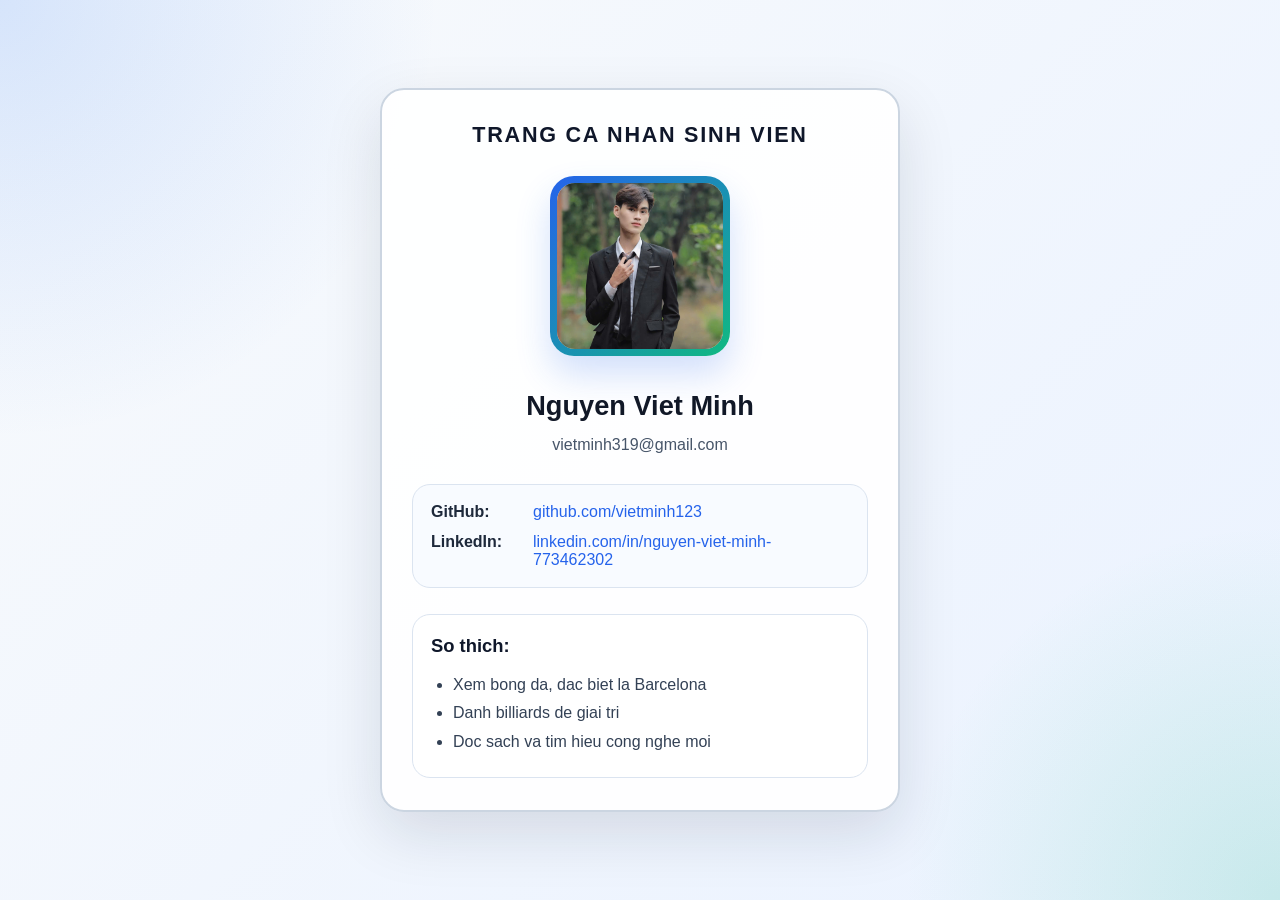
==== index.html @ b8bfe449 "first commit" ====
<!DOCTYPE html>
<html lang="vi">

<head>
    <meta charset="UTF-8" />
    <meta name="viewport" content="width=device-width, initial-scale=1.0" />
    <title>Trang ca nhan sinh vien</title>
    <link rel="stylesheet" href="css/style.css" />
</head>

<body>
    <main class="page">
        <section class="profile-card" aria-label="Trang ca nhan sinh vien">
            <h1 class="card-title">TRANG CA NHAN SINH VIEN</h1>

            <div class="avatar-frame">
                <img id="avatar" src="./images/image.png" alt="Anh dai dien cua Nguyen Viet Minh" />
            </div>

            <div class="basic-info">
                <div id="full-name">Nguyen Viet Minh</div>
                <div id="student-id">23724081</div>
                <div id="email">vietminh319@gmail.com</div>
            </div>

            <div class="social-info">
                <p>
                    <span class="label">GitHub:</span>
                    <a id="github-link" href="https://github.com/vietminh123" target="_blank" rel="noopener">
            github.com/vietminh123
          </a>
                </p>
                <p>
                    <span class="label">LinkedIn:</span>
                    <a id="linkedin-link" href="https://www.linkedin.com/in/nguyen-viet-minh-773462302/" target="_blank" rel="noopener">
            linkedin.com/in/nguyen-viet-minh-773462302
          </a>
                </p>
            </div>

            <div class="hobby-section">
                <h2>So thich:</h2>
                <ul id="hobbies">
                    <li>Xem bong da, dac biet la Barcelona</li>
                    <li>Danh billiards de giai tri</li>
                    <li>Doc sach va tim hieu cong nghe moi</li>
                </ul>
            </div>
        </section>
    </main>
</body>

</html>
---- css/style.css ----
* {
    box-sizing: border-box;
    margin: 0;
    padding: 0;
}

body {
    min-height: 100vh;
    font-family: "Segoe UI", Tahoma, Geneva, Verdana, sans-serif;
    color: #1f2937;
    background: radial-gradient(circle at top left, rgba(59, 130, 246, 0.18), transparent 28%), radial-gradient(circle at bottom right, rgba(16, 185, 129, 0.16), transparent 24%), linear-gradient(135deg, #f8fafc 0%, #eaf2ff 100%);
}

.page {
    min-height: 100vh;
    display: grid;
    place-items: center;
    padding: 24px;
}

.profile-card {
    width: min(100%, 520px);
    padding: 32px 30px;
    border: 2px solid #cbd5e1;
    border-radius: 24px;
    background: rgba(255, 255, 255, 0.95);
    box-shadow: 0 22px 60px rgba(15, 23, 42, 0.12);
}

.card-title {
    margin-bottom: 28px;
    text-align: center;
    font-size: 1.35rem;
    font-weight: 800;
    letter-spacing: 0.08em;
    color: #0f172a;
}

.avatar-frame {
    width: 180px;
    height: 180px;
    margin: 0 auto 26px;
    padding: 7px;
    border-radius: 24px;
    background: linear-gradient(135deg, #2563eb, #10b981);
    box-shadow: 0 18px 35px rgba(37, 99, 235, 0.2);
}

.avatar-frame img {
    display: block;
    width: 100%;
    height: 100%;
    object-fit: cover;
    object-position: center;
    border-radius: 18px;
    background: #e5e7eb;
}

.basic-info {
    margin-bottom: 24px;
    text-align: center;
    line-height: 1.8;
}

#full-name {
    font-size: 1.7rem;
    font-weight: 700;
    color: #111827;
}

#student-id {
    display: none;
}

#email {
    font-size: 1rem;
    color: #475569;
}

.social-info {
    display: grid;
    gap: 12px;
    margin-bottom: 26px;
    padding: 18px;
    border: 1px solid #dbe4f0;
    border-radius: 18px;
    background: #f8fbff;
}

.social-info p {
    display: grid;
    grid-template-columns: 92px 1fr;
    gap: 10px;
    align-items: start;
}

.label {
    font-weight: 700;
    color: #1e293b;
}

.social-info a {
    color: #2563eb;
    text-decoration: none;
    word-break: break-word;
}

.social-info a:hover {
    text-decoration: underline;
}

.hobby-section {
    padding: 20px 18px;
    border: 1px solid #dbe4f0;
    border-radius: 18px;
    background: #ffffff;
}

.hobby-section h2 {
    margin-bottom: 14px;
    font-size: 1.15rem;
    color: #0f172a;
}

#hobbies {
    padding-left: 22px;
    line-height: 1.8;
    color: #334155;
}

@media (max-width: 560px) {
    .profile-card {
        padding: 24px 18px;
    }
    .card-title {
        font-size: 1.1rem;
    }
    .avatar-frame {
        width: 150px;
        height: 150px;
    }
    #full-name {
        font-size: 1.45rem;
    }
    .social-info p {
        grid-template-columns: 1fr;
        gap: 4px;
    }
}
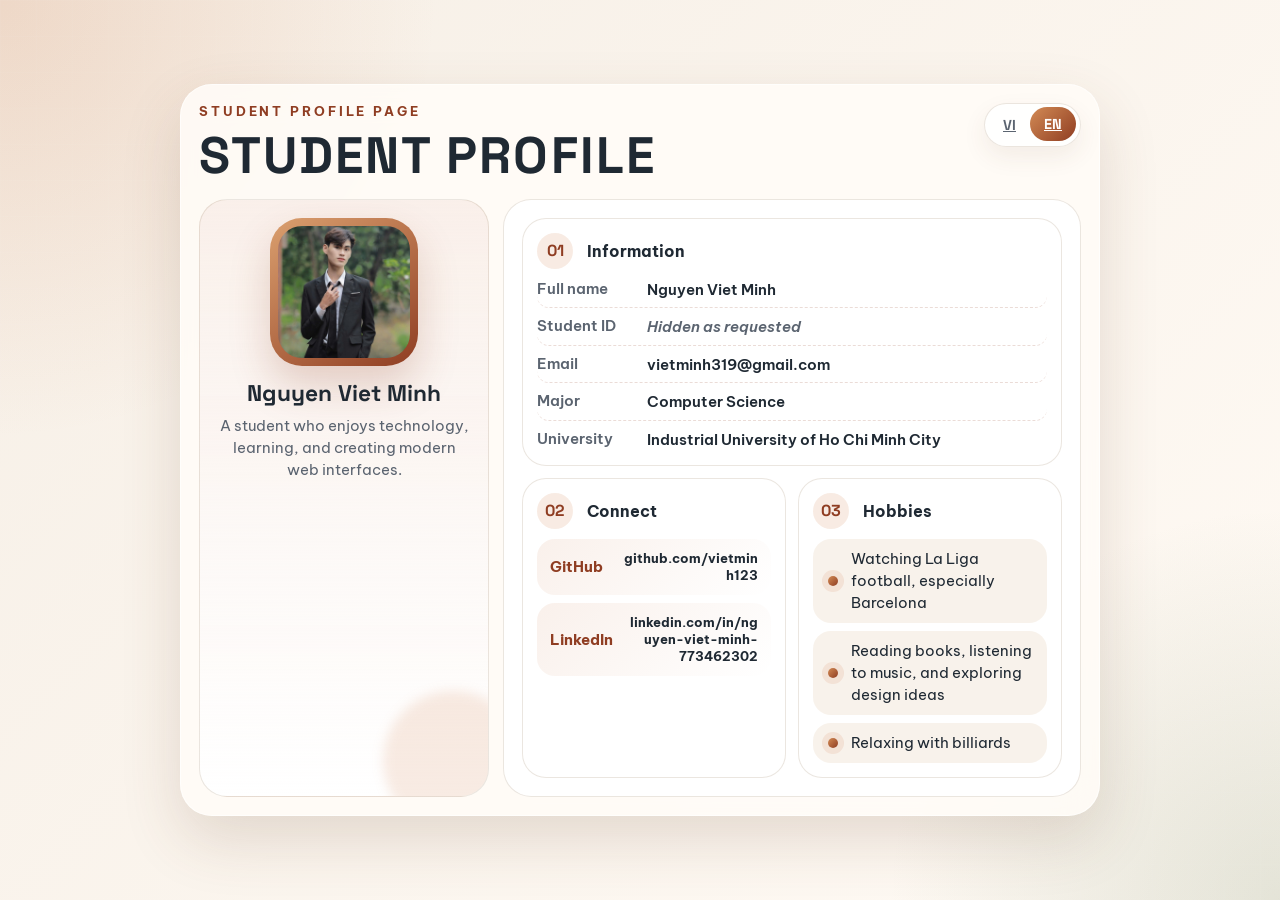
==== commit c31d5236: "commit end" ====
--- a/index.html
+++ b/index.html
@@ -1,50 +1,105 @@
 <!DOCTYPE html>
-<html lang="vi">
+<html lang="en">
 
 <head>
-    <meta charset="UTF-8" />
-    <meta name="viewport" content="width=device-width, initial-scale=1.0" />
-    <title>Trang ca nhan sinh vien</title>
-    <link rel="stylesheet" href="css/style.css" />
+    <meta charset="UTF-8">
+    <meta name="viewport" content="width=device-width, initial-scale=1.0">
+    <title>Student Profile</title>
+    <link rel="preconnect" href="https://fonts.googleapis.com">
+    <link rel="preconnect" href="https://fonts.gstatic.com" crossorigin>
+    <link href="https://fonts.googleapis.com/css2?family=Be+Vietnam+Pro:wght@400;500;600;700;800&family=Space+Grotesk:wght@500;700&display=swap" rel="stylesheet">
+    <link rel="stylesheet" href="css/style.css">
 </head>
 
 <body>
     <main class="page">
-        <section class="profile-card" aria-label="Trang ca nhan sinh vien">
-            <h1 class="card-title">TRANG CA NHAN SINH VIEN</h1>
+        <section class="profile-shell" aria-label="Student profile">
+            <div class="topbar">
+                <div>
+                    <p class="eyebrow">Student Profile Page</p>
+                    <h1 class="hero-title">STUDENT PROFILE</h1>
+                </div>
 
-            <div class="avatar-frame">
-                <img id="avatar" src="./images/image.png" alt="Anh dai dien cua Nguyen Viet Minh" />
+                <div class="lang-switch" aria-label="Language versions">
+                    <a class="lang-btn" href="index-vi.html">VI</a>
+                    <a class="lang-btn active" href="index.html" aria-current="page">EN</a>
+                </div>
             </div>
 
-            <div class="basic-info">
-                <div id="full-name">Nguyen Viet Minh</div>
-                <div id="student-id">23724081</div>
-                <div id="email">vietminh319@gmail.com</div>
-            </div>
+            <div class="profile-card">
+                <div class="media-panel">
+                    <div class="avatar-wrap">
+                        <img id="avatar" src="./images/image.png" alt="Portrait of Nguyen Viet Minh">
+                    </div>
+                    <div class="identity">
+                        <h2 id="full-name">Nguyen Viet Minh</h2>
+                        <p class="tagline">A student who enjoys technology, learning, and creating modern web interfaces.</p>
+                    </div>
+                    <div id="student-id" aria-hidden="true">23724081</div>
+                </div>
 
-            <div class="social-info">
-                <p>
-                    <span class="label">GitHub:</span>
-                    <a id="github-link" href="https://github.com/vietminh123" target="_blank" rel="noopener">
-            github.com/vietminh123
-          </a>
-                </p>
-                <p>
-                    <span class="label">LinkedIn:</span>
-                    <a id="linkedin-link" href="https://www.linkedin.com/in/nguyen-viet-minh-773462302/" target="_blank" rel="noopener">
-            linkedin.com/in/nguyen-viet-minh-773462302
-          </a>
-                </p>
-            </div>
+                <div class="content-panel">
+                    <section class="info-block">
+                        <div class="section-heading">
+                            <span class="section-index">01</span>
+                            <h3>Information</h3>
+                        </div>
 
-            <div class="hobby-section">
-                <h2>So thich:</h2>
-                <ul id="hobbies">
-                    <li>Xem bong da, dac biet la Barcelona</li>
-                    <li>Danh billiards de giai tri</li>
-                    <li>Doc sach va tim hieu cong nghe moi</li>
-                </ul>
+                        <div class="info-grid">
+                            <div class="info-row">
+                                <span class="info-label">Full name</span>
+                                <span class="info-value">Nguyen Viet Minh</span>
+                            </div>
+                            <div class="info-row">
+                                <span class="info-label">Student ID</span>
+                                <span class="info-value hidden-student-id">Hidden as requested</span>
+                            </div>
+                            <div class="info-row">
+                                <span class="info-label">Email</span>
+                                <span class="info-value" id="email">vietminh319@gmail.com</span>
+                            </div>
+                            <div class="info-row">
+                                <span class="info-label">Major</span>
+                                <span class="info-value">Computer Science</span>
+                            </div>
+                            <div class="info-row">
+                                <span class="info-label">University</span>
+                                <span class="info-value">Industrial University of Ho Chi Minh City</span>
+                            </div>
+                        </div>
+                    </section>
+
+                    <section class="link-block">
+                        <div class="section-heading">
+                            <span class="section-index">02</span>
+                            <h3>Connect</h3>
+                        </div>
+
+                        <div class="link-list">
+                            <a id="github-link" href="https://github.com/vietminh123" target="_blank" rel="noopener">
+                                <span>GitHub</span>
+                                <strong>github.com/vietminh123</strong>
+                            </a>
+                            <a id="linkedin-link" href="https://www.linkedin.com/in/nguyen-viet-minh-773462302/" target="_blank" rel="noopener">
+                                <span>LinkedIn</span>
+                                <strong>linkedin.com/in/nguyen-viet-minh-773462302</strong>
+                            </a>
+                        </div>
+                    </section>
+
+                    <section class="hobby-block">
+                        <div class="section-heading">
+                            <span class="section-index">03</span>
+                            <h3>Hobbies</h3>
+                        </div>
+
+                        <ul id="hobbies">
+                            <li>Watching La Liga football, especially Barcelona</li>
+                            <li>Reading books, listening to music, and exploring design ideas</li>
+                            <li>Relaxing with billiards</li>
+                        </ul>
+                    </section>
+                </div>
             </div>
         </section>
     </main>
--- a/css/style.css
+++ b/css/style.css
@@ -1,3 +1,16 @@
+:root {
+    --bg-1: #f6efe6;
+    --bg-2: #fffaf4;
+    --paper: rgba(255, 252, 247, 0.88);
+    --card: rgba(255, 255, 255, 0.9);
+    --text: #1f2933;
+    --muted: #5b6470;
+    --line: rgba(142, 119, 86, 0.18);
+    --accent: #c96f3b;
+    --accent-dark: #8f3d22;
+    --shadow: 0 24px 60px rgba(97, 63, 35, 0.16);
+}
+
 * {
     box-sizing: border-box;
     margin: 0;
@@ -6,144 +19,463 @@
 
 body {
     min-height: 100vh;
-    font-family: "Segoe UI", Tahoma, Geneva, Verdana, sans-serif;
-    color: #1f2937;
-    background: radial-gradient(circle at top left, rgba(59, 130, 246, 0.18), transparent 28%), radial-gradient(circle at bottom right, rgba(16, 185, 129, 0.16), transparent 24%), linear-gradient(135deg, #f8fafc 0%, #eaf2ff 100%);
+    font-family: "Be Vietnam Pro", sans-serif;
+    color: var(--text);
+    background: radial-gradient(circle at top left, rgba(201, 111, 59, 0.18), transparent 28%), radial-gradient(circle at bottom right, rgba(133, 148, 114, 0.22), transparent 25%), linear-gradient(135deg, var(--bg-1), var(--bg-2));
+}
+
+body::before {
+    content: "";
+    position: fixed;
+    inset: 0;
+    background-image: linear-gradient(rgba(255, 255, 255, 0.12) 1px, transparent 1px), linear-gradient(90deg, rgba(255, 255, 255, 0.12) 1px, transparent 1px);
+    background-size: 36px 36px;
+    pointer-events: none;
+    opacity: 0.35;
 }
 
 .page {
     min-height: 100vh;
     display: grid;
     place-items: center;
-    padding: 24px;
+    padding: 28px 16px;
+}
+
+.profile-shell {
+    width: min(920px, 100%);
+    padding: 18px;
+    border: 1px solid rgba(255, 255, 255, 0.65);
+    border-radius: 32px;
+    background: var(--paper);
+    backdrop-filter: blur(16px);
+    box-shadow: var(--shadow);
+    animation: rise-up 0.8s ease both;
+    transition: transform 0.35s ease, box-shadow 0.35s ease;
+}
+
+.profile-shell:hover {
+    transform: translateY(-4px);
+    box-shadow: 0 30px 70px rgba(97, 63, 35, 0.2);
+}
+
+.profile-shell.is-switching .eyebrow,
+.profile-shell.is-switching .hero-title,
+.profile-shell.is-switching .tagline,
+.profile-shell.is-switching .section-heading h3,
+.profile-shell.is-switching .info-label,
+.profile-shell.is-switching .info-value,
+.profile-shell.is-switching #hobbies li {
+    animation: text-switch 0.32s ease;
+}
+
+.topbar {
+    display: flex;
+    align-items: flex-start;
+    justify-content: space-between;
+    gap: 16px;
+}
+
+.eyebrow {
+    margin-bottom: 10px;
+    color: var(--accent-dark);
+    font-size: 0.82rem;
+    font-weight: 700;
+    letter-spacing: 0.22em;
+    text-transform: uppercase;
+}
+
+.hero-title {
+    font-family: "Space Grotesk", sans-serif;
+    font-size: clamp(2rem, 4vw, 3.6rem);
+    line-height: 1.05;
+    letter-spacing: 0.04em;
+}
+
+.lang-switch {
+    display: inline-flex;
+    padding: 4px;
+    border: 1px solid var(--line);
+    border-radius: 999px;
+    background: rgba(255, 255, 255, 0.75);
+    box-shadow: 0 10px 24px rgba(97, 63, 35, 0.08);
+    animation: fade-slide 0.8s ease both;
+}
+
+.lang-btn {
+    border: 0;
+    background: transparent;
+    color: var(--muted);
+    padding: 8px 14px;
+    border-radius: 999px;
+    font-family: "Space Grotesk", sans-serif;
+    font-size: 0.9rem;
+    font-weight: 700;
+    cursor: pointer;
+    transition: background 0.25s ease, color 0.25s ease, transform 0.25s ease;
+}
+
+.lang-btn:hover {
+    color: var(--accent-dark);
+    transform: translateY(-1px);
+}
+
+.lang-btn.active {
+    background: linear-gradient(135deg, #d38b55, #8f3d22);
+    color: #fff;
+    transform: translateY(-1px);
+}
+
+.hero-text {
+    max-width: 720px;
+    margin-top: 10px;
+    color: var(--muted);
+    line-height: 1.58;
+    font-size: 0.95rem;
 }
 
 .profile-card {
-    width: min(100%, 520px);
-    padding: 32px 30px;
-    border: 2px solid #cbd5e1;
-    border-radius: 24px;
-    background: rgba(255, 255, 255, 0.95);
-    box-shadow: 0 22px 60px rgba(15, 23, 42, 0.12);
-}
-
-.card-title {
-    margin-bottom: 28px;
-    text-align: center;
-    font-size: 1.35rem;
-    font-weight: 800;
-    letter-spacing: 0.08em;
-    color: #0f172a;
-}
-
-.avatar-frame {
-    width: 180px;
-    height: 180px;
-    margin: 0 auto 26px;
-    padding: 7px;
-    border-radius: 24px;
-    background: linear-gradient(135deg, #2563eb, #10b981);
-    box-shadow: 0 18px 35px rgba(37, 99, 235, 0.2);
-}
-
-.avatar-frame img {
+    display: grid;
+    grid-template-columns: minmax(240px, 290px) 1fr;
+    gap: 14px;
+    margin-top: 16px;
+}
+
+.media-panel,
+.content-panel {
+    border: 1px solid var(--line);
+    border-radius: 28px;
+    background: var(--card);
+    overflow: hidden;
+}
+
+.media-panel {
+    position: relative;
+    padding: 18px;
+    background: linear-gradient(180deg, rgba(201, 111, 59, 0.1), rgba(255, 255, 255, 0.94)), var(--card);
+}
+
+.media-panel::after {
+    content: "";
+    position: absolute;
+    inset: auto -35px -35px auto;
+    width: 140px;
+    height: 140px;
+    border-radius: 50%;
+    background: rgba(201, 111, 59, 0.14);
+    filter: blur(6px);
+}
+
+.avatar-wrap {
+    position: relative;
+    width: min(100%, 148px);
+    aspect-ratio: 1;
+    margin: 0 auto 14px;
+    padding: 8px;
+    border-radius: 32px;
+    background: linear-gradient(145deg, #dba06f, #8f3d22);
+    box-shadow: 0 20px 40px rgba(143, 61, 34, 0.22);
+    animation: avatar-float 4.8s ease-in-out infinite;
+}
+
+.avatar-wrap img {
     display: block;
     width: 100%;
     height: 100%;
+    border-radius: 24px;
     object-fit: cover;
     object-position: center;
-    border-radius: 18px;
-    background: #e5e7eb;
-}
-
-.basic-info {
-    margin-bottom: 24px;
+    background: #e9dfd1;
+}
+
+.identity {
     text-align: center;
-    line-height: 1.8;
-}
-
-#full-name {
-    font-size: 1.7rem;
-    font-weight: 700;
-    color: #111827;
+    position: relative;
+    z-index: 1;
+}
+
+.identity h2 {
+    font-family: "Space Grotesk", sans-serif;
+    font-size: 1.42rem;
+    line-height: 1.2;
+}
+
+.tagline {
+    margin-top: 8px;
+    color: var(--muted);
+    line-height: 1.5;
+    font-size: 0.92rem;
 }
 
 #student-id {
     display: none;
 }
 
-#email {
+.content-panel {
+    padding: 18px;
+    display: grid;
+    grid-template-columns: repeat(2, minmax(0, 1fr));
+    gap: 12px;
+}
+
+.info-block,
+.link-block,
+.hobby-block {
+    padding: 14px;
+    border: 1px solid var(--line);
+    border-radius: 24px;
+    background: rgba(255, 255, 255, 0.88);
+    animation: fade-slide 0.8s ease both;
+    transition: transform 0.25s ease, box-shadow 0.25s ease, border-color 0.25s ease;
+}
+
+.info-block:hover,
+.link-block:hover,
+.hobby-block:hover {
+    transform: translateY(-3px);
+    border-color: rgba(143, 61, 34, 0.28);
+    box-shadow: 0 16px 30px rgba(97, 63, 35, 0.08);
+}
+
+.info-block {
+    grid-column: 1 / -1;
+}
+
+.link-block {
+    animation-delay: 0.08s;
+}
+
+.hobby-block {
+    animation-delay: 0.16s;
+}
+
+.section-heading {
+    display: flex;
+    align-items: center;
+    gap: 14px;
+    margin-bottom: 10px;
+}
+
+.section-index {
+    display: inline-flex;
+    align-items: center;
+    justify-content: center;
+    width: 36px;
+    height: 36px;
+    border-radius: 50%;
+    background: rgba(201, 111, 59, 0.14);
+    color: var(--accent-dark);
+    font-family: "Space Grotesk", sans-serif;
+    font-weight: 700;
+}
+
+.section-heading h3 {
     font-size: 1rem;
-    color: #475569;
-}
-
-.social-info {
-    display: grid;
-    gap: 12px;
-    margin-bottom: 26px;
-    padding: 18px;
-    border: 1px solid #dbe4f0;
+}
+
+.info-grid {
+    display: grid;
+    gap: 8px;
+}
+
+.info-row {
+    display: grid;
+    grid-template-columns: 100px 1fr;
+    gap: 10px;
+    padding-bottom: 7px;
+    border-bottom: 1px dashed rgba(143, 61, 34, 0.18);
+    transition: transform 0.22s ease, background 0.22s ease, padding-left 0.22s ease;
+    border-radius: 12px;
+}
+
+.info-row:last-child {
+    border-bottom: 0;
+    padding-bottom: 0;
+}
+
+.info-row:hover {
+    transform: translateX(4px);
+    padding-left: 6px;
+    background: rgba(201, 111, 59, 0.06);
+}
+
+.info-label {
+    color: var(--muted);
+    font-weight: 600;
+    font-size: 0.93rem;
+}
+
+.info-value {
+    font-weight: 600;
+    line-height: 1.45;
+    font-size: 0.93rem;
+}
+
+.hidden-student-id {
+    color: var(--muted);
+    font-style: italic;
+}
+
+.link-list {
+    display: grid;
+    gap: 8px;
+}
+
+.link-list a {
+    display: flex;
+    align-items: center;
+    justify-content: space-between;
+    gap: 16px;
+    padding: 11px 13px;
     border-radius: 18px;
-    background: #f8fbff;
-}
-
-.social-info p {
-    display: grid;
-    grid-template-columns: 92px 1fr;
-    gap: 10px;
-    align-items: start;
-}
-
-.label {
+    background: linear-gradient(135deg, rgba(201, 111, 59, 0.1), rgba(255, 255, 255, 0.96));
+    color: var(--text);
+    text-decoration: none;
+    transition: transform 0.25s ease, box-shadow 0.25s ease;
+}
+
+.link-list a span {
+    color: var(--accent-dark);
     font-weight: 700;
-    color: #1e293b;
-}
-
-.social-info a {
-    color: #2563eb;
-    text-decoration: none;
+    font-size: 0.92rem;
+}
+
+.link-list a strong {
+    text-align: right;
+    font-size: 0.84rem;
     word-break: break-word;
 }
 
-.social-info a:hover {
-    text-decoration: underline;
-}
-
-.hobby-section {
-    padding: 20px 18px;
-    border: 1px solid #dbe4f0;
+.link-list a:hover {
+    transform: translateY(-3px);
+    box-shadow: 0 16px 28px rgba(143, 61, 34, 0.12);
+}
+
+#hobbies {
+    display: grid;
+    gap: 8px;
+    list-style: none;
+}
+
+#hobbies li {
+    position: relative;
+    padding: 9px 12px 9px 38px;
     border-radius: 18px;
-    background: #ffffff;
-}
-
-.hobby-section h2 {
-    margin-bottom: 14px;
-    font-size: 1.15rem;
-    color: #0f172a;
-}
-
-#hobbies {
-    padding-left: 22px;
-    line-height: 1.8;
-    color: #334155;
-}
-
-@media (max-width: 560px) {
+    background: rgba(246, 239, 230, 0.78);
+    line-height: 1.5;
+    font-size: 0.92rem;
+    transition: transform 0.22s ease, background 0.22s ease, box-shadow 0.22s ease;
+}
+
+#hobbies li:hover {
+    transform: translateX(4px);
+    background: rgba(236, 219, 199, 0.96);
+    box-shadow: 0 10px 20px rgba(97, 63, 35, 0.08);
+}
+
+#hobbies li::before {
+    content: "";
+    position: absolute;
+    top: 50%;
+    left: 15px;
+    width: 10px;
+    height: 10px;
+    border-radius: 50%;
+    background: linear-gradient(135deg, #d38b55, #8f3d22);
+    transform: translateY(-50%);
+    box-shadow: 0 0 0 6px rgba(201, 111, 59, 0.12);
+}
+
+@keyframes rise-up {
+    from {
+        opacity: 0;
+        transform: translateY(24px);
+    }
+    to {
+        opacity: 1;
+        transform: translateY(0);
+    }
+}
+
+@keyframes fade-slide {
+    from {
+        opacity: 0;
+        transform: translateY(18px);
+    }
+    to {
+        opacity: 1;
+        transform: translateY(0);
+    }
+}
+
+@keyframes avatar-float {
+    0%,
+    100% {
+        transform: translateY(0);
+    }
+    50% {
+        transform: translateY(-6px);
+    }
+}
+
+@keyframes text-switch {
+    0% {
+        opacity: 0.35;
+        transform: translateY(6px);
+    }
+    100% {
+        opacity: 1;
+        transform: translateY(0);
+    }
+}
+
+@media (max-width: 900px) {
     .profile-card {
-        padding: 24px 18px;
-    }
-    .card-title {
-        font-size: 1.1rem;
-    }
-    .avatar-frame {
-        width: 150px;
-        height: 150px;
-    }
-    #full-name {
-        font-size: 1.45rem;
-    }
-    .social-info p {
         grid-template-columns: 1fr;
-        gap: 4px;
+    }
+    .media-panel,
+    .content-panel {
+        padding: 18px;
+    }
+    .content-panel {
+        grid-template-columns: 1fr;
+    }
+}
+
+@media (max-width: 640px) {
+    .page {
+        padding: 20px 14px;
+    }
+    .topbar {
+        flex-direction: column;
+        align-items: flex-start;
+    }
+    .profile-shell {
+        padding: 18px;
+        border-radius: 24px;
+    }
+    .hero-title {
+        font-size: 1.85rem;
+    }
+    .content-panel,
+    .media-panel,
+    .info-block,
+    .link-block,
+    .hobby-block {
+        padding: 18px;
+        border-radius: 20px;
+    }
+    .section-heading {
+        align-items: flex-start;
+    }
+    .info-row {
+        grid-template-columns: 1fr;
+        gap: 6px;
+    }
+    .link-list a {
+        align-items: flex-start;
+        flex-direction: column;
+    }
+    .link-list a strong {
+        text-align: left;
     }
 }
